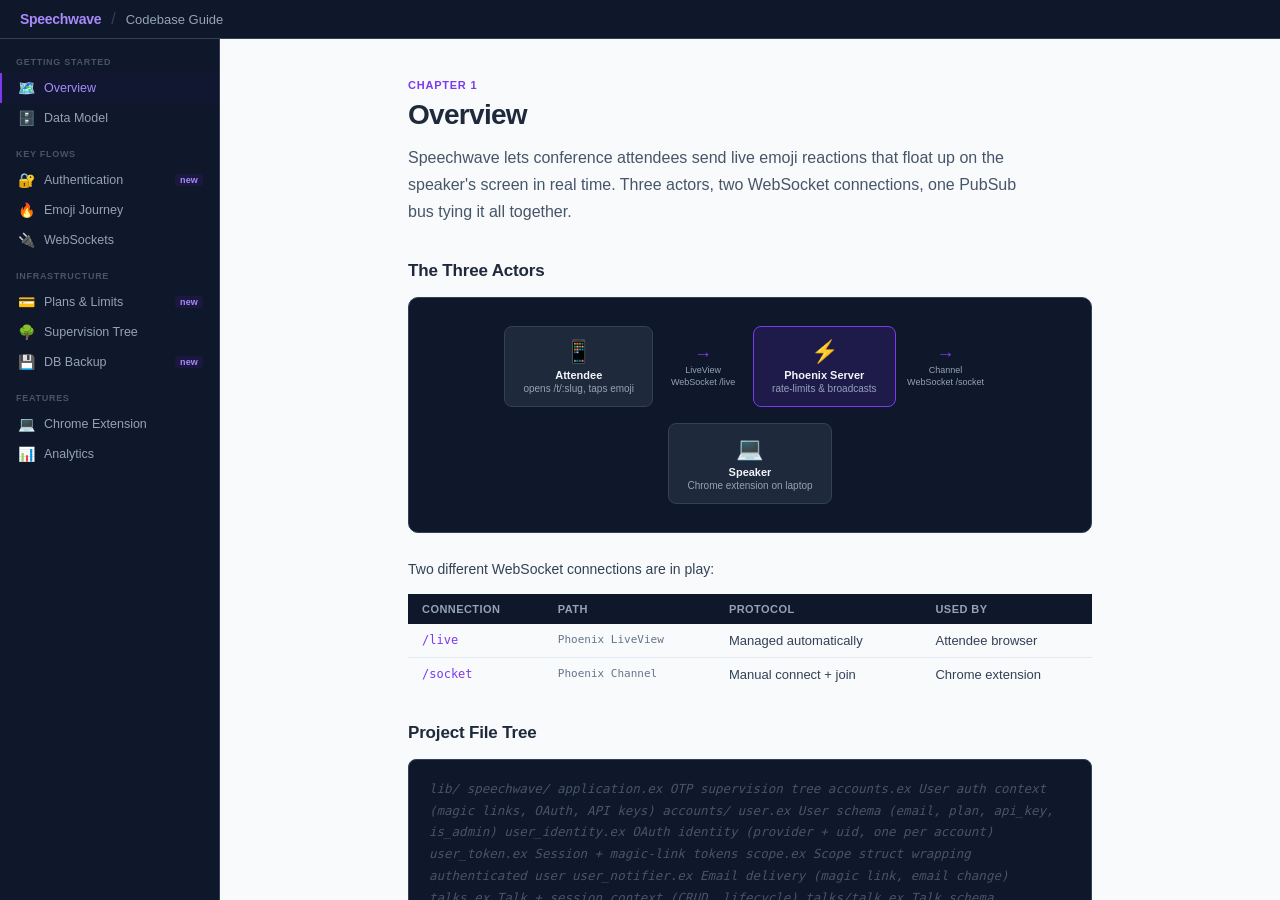
==== docs/explainer/index.html @ 4bfce854 "docs: add Plans & Limits chapter to explainer" ====
<!DOCTYPE html>
<html lang="en">
<head>
<meta charset="UTF-8">
<meta name="viewport" content="width=device-width, initial-scale=1.0">
<title>Speechwave — Codebase Guide</title>
<style>
*, *::before, *::after { box-sizing: border-box; margin: 0; padding: 0; }
:root {
  --bg-dark: #0f172a;
  --bg-mid: #1e293b;
  --bg-light: #f8fafc;
  --border: #334155;
  --accent: #7c3aed;
  --accent-light: #a78bfa;
  --accent-dim: #1e1b4b33;
  --text-bright: #f1f5f9;
  --text-main: #1e293b;
  --text-muted: #64748b;
  --text-subtle: #94a3b8;
  --green: #34d399;
  --blue: #60a5fa;
  --yellow: #fbbf24;
}
html, body { height: 100%; }
body {
  font-family: -apple-system, BlinkMacSystemFont, 'Segoe UI', sans-serif;
  background: var(--bg-light);
  color: var(--text-main);
  display: flex;
  flex-direction: column;
  height: 100vh;
  overflow: hidden;
}

/* ── Top bar ── */
.top-bar {
  background: var(--bg-dark);
  color: white;
  padding: 10px 20px;
  display: flex;
  align-items: center;
  gap: 10px;
  flex-shrink: 0;
  border-bottom: 1px solid var(--border);
}
.top-bar-logo { font-size: 14px; font-weight: 700; color: var(--accent-light); letter-spacing: -0.02em; }
.top-bar-sep { color: #334155; }
.top-bar-subtitle { font-size: 13px; color: var(--text-subtle); }

/* ── Shell ── */
.shell { display: flex; flex: 1; overflow: hidden; }

/* ── Sidebar ── */
.sidebar {
  width: 220px;
  flex-shrink: 0;
  background: var(--bg-dark);
  border-right: 1px solid var(--border);
  overflow-y: auto;
  padding: 14px 0 24px;
}
.sidebar-section {
  font-size: 9px;
  font-weight: 700;
  text-transform: uppercase;
  letter-spacing: 0.08em;
  color: #475569;
  padding: 0 16px;
  margin: 16px 0 6px;
}
.sidebar-section:first-child { margin-top: 4px; }
.nav-item {
  display: flex;
  align-items: center;
  gap: 9px;
  padding: 8px 16px;
  font-size: 12.5px;
  color: var(--text-subtle);
  cursor: pointer;
  border-left: 2px solid transparent;
  transition: color 0.12s, background 0.12s;
  user-select: none;
}
.nav-item:hover { color: var(--text-bright); background: var(--bg-mid); }
.nav-item.active { color: var(--accent-light); border-left-color: var(--accent); background: var(--accent-dim); font-weight: 500; }
.nav-item .icon { font-size: 14px; flex-shrink: 0; line-height: 1; }
.nav-badge {
  margin-left: auto;
  font-size: 9px;
  font-weight: 700;
  background: #4c1d9533;
  color: var(--accent-light);
  border-radius: 3px;
  padding: 1px 5px;
  letter-spacing: 0.02em;
}

/* ── Main content ── */
.main { flex: 1; overflow-y: auto; }
.chapter { display: none; }
.chapter.active { display: block; }
.content { max-width: 780px; margin: 0 auto; padding: 40px 48px 80px; }

/* ── Chapter header ── */
.chapter-eyebrow {
  font-size: 11px;
  font-weight: 600;
  color: var(--accent);
  text-transform: uppercase;
  letter-spacing: 0.07em;
  margin-bottom: 7px;
}
.chapter-title {
  font-size: 28px;
  font-weight: 700;
  color: var(--text-main);
  letter-spacing: -0.025em;
  margin-bottom: 12px;
  line-height: 1.2;
}
.chapter-lead {
  font-size: 16px;
  color: #475569;
  line-height: 1.7;
  margin-bottom: 36px;
  max-width: 620px;
}
h3 {
  font-size: 17px;
  font-weight: 600;
  color: var(--text-main);
  margin: 32px 0 10px;
  letter-spacing: -0.01em;
}
h4 {
  font-size: 13px;
  font-weight: 600;
  color: #334155;
  margin: 20px 0 8px;
  text-transform: uppercase;
  letter-spacing: 0.04em;
}
p { font-size: 14px; line-height: 1.75; color: #334155; margin-bottom: 12px; }
ul, ol { padding-left: 20px; margin-bottom: 12px; }
li { font-size: 14px; line-height: 1.75; color: #334155; }
code {
  font-family: 'JetBrains Mono', 'Fira Code', 'SF Mono', monospace;
  font-size: 12px;
  background: #e2e8f0;
  padding: 1px 5px;
  border-radius: 3px;
  color: var(--accent);
}

/* ── Code blocks ── */
.code-block {
  background: var(--bg-dark);
  border: 1px solid var(--border);
  border-radius: 8px;
  padding: 18px 20px;
  font-family: 'JetBrains Mono', 'Fira Code', 'SF Mono', monospace;
  font-size: 12.5px;
  line-height: 1.75;
  margin: 16px 0 24px;
  overflow-x: auto;
  color: #e2e8f0;
}
.code-block .kw { color: #c084fc; }
.code-block .fn { color: #60a5fa; }
.code-block .str { color: #34d399; }
.code-block .cm { color: #475569; font-style: italic; }
.code-block .at { color: #fbbf24; }
.code-block .num { color: #fb923c; }
.code-block .label { display: block; font-size: 10px; font-weight: 700; text-transform: uppercase; letter-spacing: 0.06em; color: #475569; margin-bottom: 10px; }

/* ── Callout ── */
.callout {
  border-left: 3px solid var(--accent);
  background: var(--accent-dim);
  border-radius: 0 8px 8px 0;
  padding: 14px 18px;
  margin: 16px 0 24px;
}
.callout-label {
  font-size: 10px;
  font-weight: 700;
  text-transform: uppercase;
  color: var(--accent);
  letter-spacing: 0.06em;
  margin-bottom: 6px;
}
.callout p { font-size: 13px; color: #475569; margin: 0; line-height: 1.65; }
.callout code { background: #c4b5fd22; }

/* ── Schema table ── */
.schema-table { width: 100%; border-collapse: collapse; font-size: 13px; margin: 12px 0 28px; }
.schema-table th {
  background: var(--bg-dark);
  color: var(--text-subtle);
  padding: 9px 14px;
  text-align: left;
  font-weight: 600;
  font-size: 11px;
  text-transform: uppercase;
  letter-spacing: 0.04em;
}
.schema-table td { padding: 9px 14px; border-bottom: 1px solid #e2e8f0; color: #334155; vertical-align: top; }
.schema-table tr:last-child td { border-bottom: none; }
.schema-table .field { font-family: monospace; color: var(--accent); font-size: 12px; }
.schema-table .type { color: var(--text-muted); font-family: monospace; font-size: 11px; }

/* ── Arch diagram ── */
.arch-diagram {
  display: flex;
  align-items: center;
  justify-content: center;
  gap: 0;
  padding: 28px 20px;
  background: var(--bg-dark);
  border-radius: 10px;
  border: 1px solid var(--border);
  margin: 16px 0 24px;
  flex-wrap: wrap;
  row-gap: 16px;
}
.arch-node {
  background: var(--bg-mid);
  border: 1px solid var(--border);
  border-radius: 8px;
  padding: 12px 18px;
  text-align: center;
  min-width: 110px;
}
.arch-node-emoji { font-size: 22px; display: block; margin-bottom: 4px; }
.arch-node-label { font-size: 11px; font-weight: 600; color: var(--text-bright); display: block; }
.arch-node-sub { font-size: 10px; color: var(--text-subtle); display: block; margin-top: 2px; }
.arch-node.highlight { border-color: var(--accent); background: #1e1b4b; }
.arch-arrow {
  display: flex;
  flex-direction: column;
  align-items: center;
  padding: 0 10px;
  gap: 2px;
}
.arch-arrow-line { font-size: 18px; color: var(--accent); line-height: 1; }
.arch-arrow-label { font-size: 9px; color: var(--text-subtle); text-align: center; max-width: 80px; line-height: 1.3; }

/* ── Stepper ── */
.stepper {
  background: var(--bg-dark);
  border-radius: 10px;
  border: 1px solid var(--border);
  margin: 20px 0 28px;
  overflow: hidden;
}
.stepper-header {
  padding: 14px 20px;
  border-bottom: 1px solid var(--border);
  display: flex;
  align-items: center;
  gap: 12px;
}
.stepper-title { font-size: 12px; font-weight: 600; color: var(--text-subtle); flex: 1; }
.stepper-dots { display: flex; gap: 5px; }
.stepper-dot { width: 7px; height: 7px; border-radius: 50%; background: var(--border); transition: background 0.2s; }
.stepper-dot.active { background: var(--accent); }
.stepper-dot.done { background: #4c1d95; }
.stepper-body { padding: 22px 20px 18px; }
.stepper-step { display: none; }
.stepper-step.active { display: block; }
.step-title { font-size: 14px; font-weight: 600; color: var(--text-bright); margin-bottom: 14px; }
.step-diagram {
  display: flex;
  align-items: center;
  gap: 8px;
  margin-bottom: 16px;
  flex-wrap: wrap;
  row-gap: 8px;
}
.node {
  background: var(--bg-mid);
  border: 1px solid var(--border);
  border-radius: 6px;
  padding: 7px 13px;
  font-size: 11.5px;
  color: #e2e8f0;
  text-align: center;
  transition: opacity 0.2s;
}
.node.active { background: #4c1d95; border-color: var(--accent); color: white; font-weight: 600; }
.node.dim { opacity: 0.3; }
.arrow { color: var(--accent); font-size: 15px; flex-shrink: 0; }
.step-desc { font-size: 13px; color: var(--text-subtle); line-height: 1.7; }
.step-desc code { background: #1e293b; color: var(--accent-light); }
.stepper-footer {
  padding: 12px 20px;
  border-top: 1px solid var(--border);
  display: flex;
  align-items: center;
  justify-content: space-between;
}
.step-counter { font-size: 11px; color: #475569; }
.step-btns { display: flex; gap: 8px; }
.btn-step {
  padding: 6px 16px;
  font-size: 12px;
  border-radius: 6px;
  border: none;
  cursor: pointer;
  font-weight: 500;
  transition: background 0.12s;
}
.btn-prev { background: var(--bg-mid); color: var(--text-subtle); }
.btn-prev:hover { background: var(--border); }
.btn-next { background: var(--accent); color: white; }
.btn-next:hover { background: #6d28d9; }

/* ── Collapsible ── */
.collapsible { border: 1px solid #e2e8f0; border-radius: 8px; margin: 12px 0; overflow: hidden; }
.collapsible-trigger {
  display: flex;
  align-items: center;
  gap: 8px;
  padding: 12px 16px;
  font-size: 13px;
  font-weight: 500;
  color: #334155;
  cursor: pointer;
  background: #f8fafc;
  user-select: none;
}
.collapsible-trigger:hover { background: #f1f5f9; }
.collapsible-icon { font-size: 12px; color: var(--accent); transition: transform 0.2s; flex-shrink: 0; }
.collapsible.open .collapsible-icon { transform: rotate(90deg); }
.collapsible-body { display: none; padding: 14px 16px; background: white; font-size: 13px; line-height: 1.7; color: #475569; border-top: 1px solid #e2e8f0; }
.collapsible.open .collapsible-body { display: block; }

/* ── Divider ── */
.divider { border: none; border-top: 1px solid #e2e8f0; margin: 32px 0; }

/* ── Two-col ── */
.two-col { display: grid; grid-template-columns: 1fr 1fr; gap: 16px; margin: 16px 0 24px; }
.info-card { background: white; border: 1px solid #e2e8f0; border-radius: 8px; padding: 16px 18px; }
.info-card-label { font-size: 10px; font-weight: 700; text-transform: uppercase; letter-spacing: 0.06em; color: var(--accent); margin-bottom: 6px; }
.info-card p { font-size: 12.5px; margin: 0; }

/* ── Focus styles ── */
.nav-item:focus-visible { outline: 2px solid var(--accent); outline-offset: -2px; }
.btn-step:focus-visible { outline: 2px solid var(--accent); outline-offset: -2px; }
.collapsible-trigger:focus-visible { outline: 2px solid var(--accent); outline-offset: -2px; }
</style>
</head>
<body>

<header class="top-bar">
  <span class="top-bar-logo">Speechwave</span>
  <span class="top-bar-sep">/</span>
  <span class="top-bar-subtitle">Codebase Guide</span>
</header>

<div class="shell">
  <nav class="sidebar">
    <div class="sidebar-section">Getting Started</div>
    <div class="nav-item active" data-chapter="overview"><span class="icon">🗺️</span> Overview</div>
    <div class="nav-item" data-chapter="data-model"><span class="icon">🗄️</span> Data Model</div>

    <div class="sidebar-section">Key Flows</div>
    <div class="nav-item" data-chapter="authentication"><span class="icon">🔐</span> Authentication <span class="nav-badge">new</span></div>
    <div class="nav-item" data-chapter="emoji-journey"><span class="icon">🔥</span> Emoji Journey</div>
    <div class="nav-item" data-chapter="websockets"><span class="icon">🔌</span> WebSockets</div>

    <div class="sidebar-section">Infrastructure</div>
    <div class="nav-item" data-chapter="plans"><span class="icon">💳</span> Plans &amp; Limits <span class="nav-badge">new</span></div>
    <div class="nav-item" data-chapter="supervision"><span class="icon">🌳</span> Supervision Tree</div>
    <div class="nav-item" data-chapter="db-backup"><span class="icon">💾</span> DB Backup <span class="nav-badge">new</span></div>

    <div class="sidebar-section">Features</div>
    <div class="nav-item" data-chapter="chrome-extension"><span class="icon">💻</span> Chrome Extension</div>
    <div class="nav-item" data-chapter="analytics"><span class="icon">📊</span> Analytics</div>
  </nav>

  <main class="main">
    <div id="chapter-overview" class="chapter active">
      <div class="content"><div class="chapter-eyebrow">Chapter 1</div>
<h1 class="chapter-title">Overview</h1>
<p class="chapter-lead">Speechwave lets conference attendees send live emoji reactions that float up on the speaker's screen in real time. Three actors, two WebSocket connections, one PubSub bus tying it all together.</p>

<h3>The Three Actors</h3>
<div class="arch-diagram">
  <div class="arch-node">
    <span class="arch-node-emoji">📱</span>
    <span class="arch-node-label">Attendee</span>
    <span class="arch-node-sub">opens /t/:slug, taps emoji</span>
  </div>
  <div class="arch-arrow">
    <span class="arch-arrow-line">→</span>
    <span class="arch-arrow-label">LiveView WebSocket /live</span>
  </div>
  <div class="arch-node highlight">
    <span class="arch-node-emoji">⚡</span>
    <span class="arch-node-label">Phoenix Server</span>
    <span class="arch-node-sub">rate-limits &amp; broadcasts</span>
  </div>
  <div class="arch-arrow">
    <span class="arch-arrow-line">→</span>
    <span class="arch-arrow-label">Channel WebSocket /socket</span>
  </div>
  <div class="arch-node">
    <span class="arch-node-emoji">💻</span>
    <span class="arch-node-label">Speaker</span>
    <span class="arch-node-sub">Chrome extension on laptop</span>
  </div>
</div>

<p>Two different WebSocket connections are in play:</p>
<table class="schema-table">
  <thead><tr><th>Connection</th><th>Path</th><th>Protocol</th><th>Used by</th></tr></thead>
  <tbody>
    <tr><td class="field">/live</td><td class="type">Phoenix LiveView</td><td>Managed automatically</td><td>Attendee browser</td></tr>
    <tr><td class="field">/socket</td><td class="type">Phoenix Channel</td><td>Manual connect + join</td><td>Chrome extension</td></tr>
  </tbody>
</table>

<h3>Project File Tree</h3>
<div class="code-block"><span class="cm">lib/
  speechwave/
    application.ex              OTP supervision tree
    accounts.ex                 User auth context (magic links, OAuth, API keys)
    accounts/
      user.ex                   User schema (email, plan, api_key, is_admin)
      user_identity.ex          OAuth identity (provider + uid, one per account)
      user_token.ex             Session + magic-link tokens
      scope.ex                  Scope struct wrapping authenticated user
      user_notifier.ex          Email delivery (magic link, email change)
    talks.ex                    Talk + session context (CRUD, lifecycle)
    talks/talk.ex               Talk schema (belongs_to user)
    talks/talk_session.ex       TalkSession schema
    reactions.ex                Reactions context (create, totals query)
    reactions/reaction.ex       Reaction schema
    rate_limiter.ex             GenServer + ETS rate limiting
    plans.ex                    Tier limits (free / pro / org)
    qr_code.ex                  QR code generation
    db_backup.ex                Hourly SQLite backup to S3 (GenServer)
  speechwave_web/
    live/
      talk_live.ex              Attendee reaction page (LiveView)
      dashboard_live.ex         Speaker dashboard: talks, sessions, QR codes
      session_analytics_live.ex Per-session analytics
      user_live/login.ex        Magic link + OAuth login page
      user_live/settings.ex     Email change + connected accounts
    channels/
      user_socket.ex            Socket definition (API-key auth)
      reaction_channel.ex       Channel: reactions, sessions, slide_changed
    controllers/
      user_session_controller.ex Magic link click + OAuth callback
    presence.ex                 Tracks attendees per talk (plan enforcement)
    router.ex                   Route definitions
    user_auth.ex                Auth plugs + LiveView on_mount hooks</span></div>

<div class="callout">
  <div class="callout-label">What changed from older versions?</div>
  <p>Admin HTTP Basic Auth is gone. Talks are now owned by registered users (not a global admin). Authentication is passwordless — magic links and OAuth only. Three new systems: <code>Plans</code> for tier enforcement, <code>Presence</code> for participant counting, and <code>DbBackup</code> for hourly SQLite snapshots.</p>
</div></div>
    </div>
    <div id="chapter-data-model" class="chapter">
      <div class="content"><div class="chapter-eyebrow">Chapter 2</div>
<h1 class="chapter-title">Data Model</h1>
<p class="chapter-lead">Five database tables. The slug on <code>talks</code> is the key that ties all three actors together — it appears in the URL, the PubSub topic, and the Channel topic.</p>

<h3>users</h3>
<p>One row per registered speaker. Created automatically on first login (magic link or OAuth).</p>
<table class="schema-table">
  <thead><tr><th>Field</th><th>Type</th><th>Notes</th></tr></thead>
  <tbody>
    <tr><td class="field">email</td><td class="type">:string</td><td>Lowercased, unique. The primary identity.</td></tr>
    <tr><td class="field">plan</td><td class="type">:enum</td><td><code>:free</code> | <code>:pro</code> | <code>:org</code>. Defaults to <code>:free</code>. Drives limits in the Plans module.</td></tr>
    <tr><td class="field">api_key</td><td class="type">:string</td><td>32-byte hex token. Auto-generated on insert. Used by the Chrome extension to authenticate on Channel join.</td></tr>
    <tr><td class="field">is_admin</td><td class="type">:boolean</td><td>Staff flag. Defaults false. Not tied to route-level auth.</td></tr>
    <tr><td class="field">authenticated_at</td><td class="type">:utc_datetime (virtual)</td><td>Set when a session token is verified. Used for sudo-mode checks (20-minute window).</td></tr>
  </tbody>
</table>

<h3>user_identities</h3>
<p>One row per OAuth provider account. A single user can have multiple identities (e.g. Google + GitHub).</p>
<table class="schema-table">
  <thead><tr><th>Field</th><th>Type</th><th>Notes</th></tr></thead>
  <tbody>
    <tr><td class="field">provider</td><td class="type">:string</td><td><code>"google"</code>, <code>"github"</code>, or <code>"microsoft"</code></td></tr>
    <tr><td class="field">uid</td><td class="type">:string</td><td>The <code>sub</code> claim from the OAuth provider. Stable unique ID.</td></tr>
    <tr><td class="field">user_id</td><td class="type">:integer</td><td>Foreign key → users. <code>unique_constraint([:provider, :uid])</code> prevents duplicate links.</td></tr>
  </tbody>
</table>

<h3>talks</h3>
<p>One row per presentation. A speaker creates talks in the dashboard; each gets a unique slug used in the audience URL.</p>
<table class="schema-table">
  <thead><tr><th>Field</th><th>Type</th><th>Notes</th></tr></thead>
  <tbody>
    <tr><td class="field">title</td><td class="type">:string</td><td>Human-readable name, e.g. "My Conference Talk"</td></tr>
    <tr><td class="field">slug</td><td class="type">:string</td><td>URL-safe key, e.g. <code>"my-conference-talk"</code>. Auto-generated from title; unique across all talks.</td></tr>
    <tr><td class="field">user_id</td><td class="type">:integer</td><td>Foreign key → users. All Talks queries that touch user data require a <code>Scope</code> struct and filter by this field.</td></tr>
  </tbody>
</table>

<h3>talk_sessions</h3>
<p>A recording window within a talk — the span of time during which reactions are persisted. Start/stop controlled by the speaker via the Chrome extension or dashboard.</p>
<table class="schema-table">
  <thead><tr><th>Field</th><th>Type</th><th>Notes</th></tr></thead>
  <tbody>
    <tr><td class="field">label</td><td class="type">:string</td><td>Auto-increments ("Session 1", "Session 2", …). Speaker can rename from the dashboard.</td></tr>
    <tr><td class="field">started_at</td><td class="type">:utc_datetime</td><td>Set when <code>start_session/1</code> is called.</td></tr>
    <tr><td class="field">ended_at</td><td class="type">:utc_datetime</td><td><code>nil</code> while active. <code>get_active_session/1</code> queries for <code>IS NULL</code>.</td></tr>
    <tr><td class="field">talk_id</td><td class="type">:integer</td><td>Foreign key → talks.</td></tr>
  </tbody>
</table>

<h3>reactions</h3>
<p>One row per emoji tap. Only persisted when a session is active.</p>
<table class="schema-table">
  <thead><tr><th>Field</th><th>Type</th><th>Notes</th></tr></thead>
  <tbody>
    <tr><td class="field">emoji</td><td class="type">:string</td><td>One of the 9 emojis: ❤️ 😂 👏 🤯 🙋🏻 🎉 💩 😮 🎯</td></tr>
    <tr><td class="field">slide_number</td><td class="type">:integer</td><td>Current slide when the tap happened. <code>0</code> means unknown (no adapter or pre-session). Analytics groups slide-0 reactions under "General".</td></tr>
    <tr><td class="field">talk_session_id</td><td class="type">:integer</td><td>Foreign key → talk_sessions. Cascades delete when session is deleted.</td></tr>
  </tbody>
</table></div>
    </div>
    <div id="chapter-authentication" class="chapter">
      <div class="content"><div class="chapter-eyebrow">Chapter 3 — New</div>
<h1 class="chapter-title">Authentication</h1>
<p class="chapter-lead">Speechwave is passwordless. Speakers sign in via magic link or OAuth (Google, GitHub, Microsoft). No passwords are stored. The Chrome extension authenticates with a per-user API key.</p>

<div class="two-col">
  <div class="info-card">
    <div class="info-card-label">Magic Link</div>
    <p>User enters email → server emails a one-time token → user clicks link → session created. Token is deleted on use.</p>
  </div>
  <div class="info-card">
    <div class="info-card-label">OAuth (Assent)</div>
    <p>User clicks provider button → redirected to Google/GitHub/Microsoft → callback creates or finds user by email → session created.</p>
  </div>
</div>

<h3>Magic Link Flow</h3>
<div class="stepper">
  <div class="stepper-header">
    <span class="stepper-title">Magic Link — step by step</span>
    <div class="stepper-dots"></div>
  </div>
  <div class="stepper-body">
    <div class="stepper-step">
      <div class="step-title">Step 1 — User submits email on /users/log-in</div>
      <div class="step-diagram">
        <div class="node active">📱 Browser</div>
        <div class="arrow">→</div>
        <div class="node">UserLive.Login</div>
        <div class="arrow">→</div>
        <div class="node">handle_event "submit_magic"</div>
      </div>
      <div class="step-desc"><code>register_or_get_user_by_email/1</code> finds an existing user or inserts a new one. Either way, a magic link is always sent — the response never reveals whether the account existed. This prevents user enumeration.</div>
    </div>
    <div class="stepper-step">
      <div class="step-title">Step 2 — Server creates a UserToken and emails the link</div>
      <div class="step-diagram">
        <div class="node dim">📱 Browser</div>
        <div class="arrow">→</div>
        <div class="node active">Accounts context</div>
        <div class="arrow">→</div>
        <div class="node">UserToken (type: "login")</div>
        <div class="arrow">→</div>
        <div class="node">Swoosh email</div>
      </div>
      <div class="step-desc"><code>deliver_login_instructions/2</code> builds a signed token via <code>UserToken.build_email_token/2</code>, inserts it in <code>user_tokens</code>, and sends the magic link email. The token expires in 15 minutes.</div>
    </div>
    <div class="stepper-step">
      <div class="step-title">Step 3 — User clicks the link in their inbox</div>
      <div class="step-diagram">
        <div class="node dim">📱 Email client</div>
        <div class="arrow">→</div>
        <div class="node active">GET /users/magic_link/:token</div>
        <div class="arrow">→</div>
        <div class="node">UserSessionController</div>
      </div>
      <div class="step-desc">The controller calls <code>login_user_by_magic_link/1</code>. If the token is valid, the token record is deleted (single-use) and <code>UserAuth.log_in_user/2</code> creates a session.</div>
    </div>
    <div class="stepper-step">
      <div class="step-title">Step 4 — Session created, user redirected to dashboard</div>
      <div class="step-diagram">
        <div class="node active">Session token</div>
        <div class="arrow">→</div>
        <div class="node">user_tokens (context: "session")</div>
        <div class="arrow">→</div>
        <div class="node">redirect /dashboard</div>
      </div>
      <div class="step-desc"><code>log_in_user/2</code> generates a session token via <code>generate_user_session_token/1</code>, stores it in the browser session cookie, and redirects. The session is verified on every request by the <code>:fetch_current_scope_for_user</code> plug.</div>
    </div>
  </div>
  <div class="stepper-footer">
    <span class="step-counter"></span>
    <div class="step-btns">
      <button type="button" class="btn-step btn-prev">← Prev</button>
      <button type="button" class="btn-step btn-next">Next →</button>
    </div>
  </div>
</div>

<h3>OAuth Flow (Assent)</h3>
<p>Clicking a provider button hits <code>GET /auth/:provider</code>. The controller uses the Assent library to build an authorization URL and redirect. On return, <code>GET /auth/:provider/callback</code> exchanges the code for user info.</p>
<p>There are two contexts for OAuth, determined by whether a user is already logged in:</p>
<ul>
  <li><strong>Login context</strong> — calls <code>find_or_create_user_from_oauth/2</code>. Looks up existing <code>UserIdentity</code> by <code>{provider, uid}</code>. If not found, upserts the user by email and inserts a new identity.</li>
  <li><strong>Connect context</strong> — user is already logged in (visiting Settings). Links a new OAuth provider to their existing account via <code>link_identity_to_user/3</code>.</li>
</ul>
<div class="callout">
  <div class="callout-label">Email verification guard</div>
  <p>OAuth login requires <code>email_verified: true</code> in the provider's user info. A missing or <code>false</code> value returns <code>{:error, :email_not_verified}</code>. This prevents OAuth providers from assigning someone else's unverified email to a new account.</p>
</div>

<h3>The Scope Struct</h3>
<p>Every context function that touches user-owned data takes a <code>%Scope{user: user}</code> as its first argument. This makes ownership filtering explicit and impossible to accidentally skip.</p>
<div class="code-block"><span class="cm"># accounts/scope.ex</span>
<span class="kw">defmodule</span> Speechwave.Accounts.Scope <span class="kw">do</span>
  <span class="kw">defstruct</span> [:user]
<span class="kw">end</span>

<span class="cm"># Usage in Talks context:</span>
<span class="kw">def</span> <span class="fn">list_talks</span>(%Scope{user: user}) <span class="kw">do</span>
  Repo.all(<span class="kw">from</span> t <span class="kw">in</span> Talk, <span class="kw">where:</span> t.user_id == ^user.id, ...)
<span class="kw">end</span></div>

<h3>API Key — Chrome Extension Auth</h3>
<p>The Chrome extension can't do magic links or OAuth — it's not a web page. Instead, every <code>User</code> gets a 32-byte hex API key (auto-generated on insert, visible in Settings). The extension sends this key when joining the Phoenix Channel. The server looks up the user by key and verifies they own the talk.</p>

<h3>Sudo Mode</h3>
<p><code>Accounts.sudo_mode?/2</code> returns <code>true</code> if the user authenticated within the last 20 minutes. Used to gate sensitive actions (e.g. changing email) without requiring a re-login on every visit. The <code>authenticated_at</code> field on the User struct is a virtual field set when the session token is verified.</p></div>
    </div>
    <div id="chapter-emoji-journey" class="chapter">
      <div class="content"><div class="chapter-eyebrow">Chapter 4</div>
<h1 class="chapter-title">The Emoji Journey</h1>
<p class="chapter-lead">What happens from the moment an attendee taps a button to the moment a floating emoji appears on the speaker's slides. Six steps across the WebSocket, rate limiter, database, PubSub, and two different subscriber types.</p>

<div class="stepper">
  <div class="stepper-header">
    <span class="stepper-title">Tap → floating emoji — step by step</span>
    <div class="stepper-dots"></div>
  </div>
  <div class="stepper-body">
    <div class="stepper-step">
      <div class="step-title">Step 1 — Attendee taps a button</div>
      <div class="step-diagram">
        <div class="node active">📱 phx-click="react"</div>
        <div class="arrow">→</div>
        <div class="node">LiveView WebSocket</div>
        <div class="arrow">→</div>
        <div class="node">TalkLive.handle_event</div>
      </div>
      <div class="step-desc">The template uses <code>phx-click="react"</code> and <code>phx-value-emoji="🔥"</code>. Phoenix LiveView sends this over the existing WebSocket to <code>handle_event/3</code> on the server. No HTTP request is made — it's a push over the already-open connection.</div>
    </div>
    <div class="stepper-step">
      <div class="step-title">Step 2 — Rate limiter check</div>
      <div class="step-diagram">
        <div class="node dim">📱 Tap</div>
        <div class="arrow">→</div>
        <div class="node active">RateLimiter.allow?(socket.id)</div>
        <div class="arrow">→</div>
        <div class="node">ETS table lookup</div>
      </div>
      <div class="step-desc"><code>RateLimiter.allow?/1</code> checks an ETS table keyed by the LiveView socket ID (one bucket per browser tab). If less than 3 seconds have elapsed since the last allowed tap, it returns <code>false</code> and the event is silently dropped. If allowed, the current timestamp is written to ETS.</div>
    </div>
    <div class="stepper-step">
      <div class="step-title">Step 3 — Persist to database (if session active)</div>
      <div class="step-diagram">
        <div class="node dim">📱 Tap</div>
        <div class="arrow">→</div>
        <div class="node dim">Rate limit ✓</div>
        <div class="arrow">→</div>
        <div class="node active">Reactions.create_reaction/3</div>
        <div class="arrow">→</div>
        <div class="node">reactions table</div>
      </div>
      <div class="step-desc">If <code>Talks.get_active_session/1</code> returns a session, the reaction is inserted with <code>emoji</code>, the session ID, and <code>current_slide</code> (tracked in socket assigns, updated when <code>slide_changed</code> arrives). If no session is active, the reaction still broadcasts — it just isn't stored.</div>
    </div>
    <div class="stepper-step">
      <div class="step-title">Step 4 — Broadcast via PubSub</div>
      <div class="step-diagram">
        <div class="node dim">📱 Tap</div>
        <div class="arrow">→</div>
        <div class="node active">Endpoint.broadcast! "reactions:slug"</div>
        <div class="arrow">→</div>
        <div class="node">Phoenix.PubSub</div>
        <div class="arrow">→</div>
        <div class="node">all subscribers</div>
      </div>
      <div class="step-desc"><code>Endpoint.broadcast!/3</code> delivers to everyone subscribed to <code>"reactions:my-talk"</code> regardless of their type. Two things are subscribed: the LiveView process itself (subscribed on mount) and any ReactionChannel processes (subscribed on extension join). Neither knows the other exists.</div>
    </div>
    <div class="stepper-step">
      <div class="step-title">Step 5 — Back to the attendee's browser</div>
      <div class="step-diagram">
        <div class="node dim">PubSub</div>
        <div class="arrow">→</div>
        <div class="node active">TalkLive.handle_info</div>
        <div class="arrow">→</div>
        <div class="node">push_event "new_reaction"</div>
        <div class="arrow">→</div>
        <div class="node">EmojiStream JS hook</div>
      </div>
      <div class="step-desc"><code>handle_info/2</code> receives the broadcast and calls <code>push_event/3</code> to deliver a client-side event over the LiveView socket. The <code>EmojiStream</code> hook picks it up via <code>this.handleEvent("new_reaction", …)</code> and animates a floating emoji in the browser.</div>
    </div>
    <div class="stepper-step">
      <div class="step-title">Step 6 — To the speaker's Chrome extension</div>
      <div class="step-diagram">
        <div class="node dim">PubSub</div>
        <div class="arrow">→</div>
        <div class="node active">ReactionChannel</div>
        <div class="arrow">→</div>
        <div class="node">Channel WebSocket push</div>
        <div class="arrow">→</div>
        <div class="node">spawnEmoji()</div>
      </div>
      <div class="step-desc"><code>ReactionChannel</code> also receives the PubSub broadcast and pushes it directly to the extension's WebSocket. The content script receives it and calls <code>spawnEmoji()</code>, which creates a floating <code>&lt;span&gt;</code> over the slide presentation in the speaker's browser.</div>
    </div>
  </div>
  <div class="stepper-footer">
    <span class="step-counter"></span>
    <div class="step-btns">
      <button type="button" class="btn-step btn-prev">← Prev</button>
      <button type="button" class="btn-step btn-next">Next →</button>
    </div>
  </div>
</div>

<h3>Rate Limiting — Why ETS?</h3>
<div class="code-block"><span class="kw">def</span> <span class="fn">allow?</span>(session_id) <span class="kw">do</span>
  now = System.monotonic_time(<span class="at">:millisecond</span>)
  <span class="kw">case</span> :ets.lookup(<span class="at">@table</span>, session_id) <span class="kw">do</span>
    [{^session_id, last_at}] <span class="kw">when</span> now - last_at &lt; <span class="at">@cooldown_ms</span> -&gt; <span class="kw">false</span>
    _ -&gt; :ets.insert(<span class="at">@table</span>, {session_id, now}); <span class="kw">true</span>
  <span class="kw">end</span>
<span class="kw">end</span></div>
<div class="callout">
  <div class="callout-label">Why ETS and not the GenServer directly?</div>
  <p>The <code>RateLimiter</code> GenServer owns the ETS table but the table is <code>:public</code> with <code>read_concurrency: true</code>. Any process calls <code>allow?/1</code> directly against ETS — no message passing through the GenServer. With hundreds of attendees tapping simultaneously, routing everything through one GenServer mailbox would become a bottleneck. ETS reads are lock-free concurrent operations.</p>
</div></div>
    </div>
    <div id="chapter-websockets" class="chapter">
      <div class="content"><div class="chapter-eyebrow">Chapter 5</div>
<h1 class="chapter-title">WebSockets</h1>
<p class="chapter-lead">Two distinct WebSocket connections run simultaneously. They serve different clients, use different Phoenix abstractions, and connect through PubSub — without knowing about each other.</p>

<h3>The LiveView Socket — /live</h3>
<p>This powers the attendee's interactive page. Phoenix LiveView manages it completely automatically — no manual setup needed. When an attendee opens <code>/t/my-talk</code>, LiveView renders HTML server-side, then upgrades to a WebSocket for all subsequent interactions.</p>
<p>What it does:</p>
<ul>
  <li>Delivers <code>phx-click</code> events from the browser to <code>TalkLive.handle_event/3</code></li>
  <li>Receives <code>push_event</code> calls from the server to run client-side JS hooks</li>
  <li>Keeps the page in sync with diffs (partial re-renders)</li>
</ul>
<div class="code-block"><span class="cm"># endpoint.ex</span>
socket <span class="str">"/live"</span>, Phoenix.LiveView.Socket,
  <span class="at">websocket:</span> [<span class="at">connect_info:</span> [<span class="at">session:</span> <span class="at">@session_options</span>]]</div>

<h3>The Channel Socket — /socket</h3>
<p>A lower-level bare Phoenix Channel socket used by the Chrome extension. The extension isn't a web page, so it can't use LiveView. It only needs to <em>receive</em> messages and control sessions — Channels handle this perfectly.</p>
<p>Key differences from the LiveView socket:</p>
<ul>
  <li><strong>Authentication at join time</strong> — the extension passes <code>api_key</code> when joining the channel; the server verifies ownership against the talk</li>
  <li><strong><code>check_origin: false</code></strong> — allows connections from the <code>chrome-extension://</code> origin (which would otherwise be rejected)</li>
  <li><strong>Manual connect</strong> — the extension's content script creates a <code>Phoenix.Socket</code> object and calls <code>.connect()</code> and <code>.channel(topic).join()</code> explicitly</li>
</ul>
<div class="code-block"><span class="cm"># endpoint.ex</span>
socket <span class="str">"/socket"</span>, SpeechwaveWeb.UserSocket,
  <span class="at">websocket:</span> [<span class="at">check_origin:</span> <span class="kw">false</span>]

<span class="cm"># user_socket.ex</span>
channel <span class="str">"reactions:*"</span>, SpeechwaveWeb.ReactionChannel

<span class="kw">def</span> <span class="fn">connect</span>(_params, socket, _info), <span class="at">do:</span> {:ok, socket}
<span class="kw">def</span> <span class="fn">id</span>(_socket), <span class="at">do:</span> <span class="kw">nil</span></div>

<h3>Channel Join — API Key Auth</h3>
<p>When the extension joins, the server runs a <code>with</code> chain that must pass four checks. If any fails, the join is rejected with a reason the extension can surface to the speaker.</p>
<div class="code-block"><span class="kw">def</span> <span class="fn">join</span>(<span class="str">"reactions:"</span> &lt;&gt; slug, %{<span class="str">"api_key"</span> =&gt; api_key}, socket) <span class="kw">do</span>
  <span class="kw">with</span> {:talk,  %Talk{} = talk} &lt;- {:talk,  Talks.get_talk_by_slug(slug)},
       {:user,  %User{} = user} &lt;- {:user,  Accounts.get_user_by_api_key(api_key)},
       {:owner, <span class="kw">true</span>}          &lt;- {:owner, talk.user_id == user.id},
       {:capacity, :ok}         &lt;- {:capacity, Plans.check(:max_participants, user.plan,
                                     Presence.list(<span class="str">"reactions:#{slug}"</span>) |&gt; map_size())} <span class="kw">do</span>
    Phoenix.PubSub.subscribe(Speechwave.PubSub, <span class="str">"user:#{user.id}:disconnect"</span>)
    send(self(), :after_join)
    {:ok, assign(socket, <span class="at">talk:</span> talk, <span class="at">user:</span> user)}
  <span class="kw">else</span>
    {:talk,     <span class="kw">nil</span>}                      -&gt; {:error, %{<span class="at">reason:</span> <span class="str">"not_found"</span>}}
    {:user,     <span class="kw">nil</span>}                      -&gt; {:error, %{<span class="at">reason:</span> <span class="str">"unauthorized"</span>}}
    {:owner,    <span class="kw">false</span>}                    -&gt; {:error, %{<span class="at">reason:</span> <span class="str">"unauthorized"</span>}}
    {:capacity, {:error, :limit_reached}} -&gt; {:error, %{<span class="at">reason:</span> <span class="str">"capacity_reached"</span>}}
  <span class="kw">end</span>
<span class="kw">end</span></div>

<h3>Why PubSub Connects Them</h3>
<p><code>Endpoint.broadcast!/3</code> doesn't know or care whether subscribers are LiveView processes or Channel processes. It sends to everyone subscribed to the topic. This is what keeps the architecture clean — <code>handle_event</code> in <code>TalkLive</code> broadcasts the reaction without knowing anything about the extension or how many viewers are watching.</p>
<div class="callout">
  <div class="callout-label">Attendee count via Presence</div>
  <p>The <code>:after_join</code> message calls <code>Presence.track/3</code> to register the extension as a participant on the <code>"reactions:slug"</code> topic. <code>Presence.list/1</code> is then used at channel join time to count current participants and enforce plan capacity limits. See the Plans chapter for details.</p>
</div></div>
    </div>
    <div id="chapter-plans" class="chapter">
      <div class="content"><div class="chapter-eyebrow">Chapter 6 — New</div>
<h1 class="chapter-title">Plans &amp; Limits</h1>
<p class="chapter-lead">Speechwave has three tiers — free, pro, and org. The <code>Plans</code> module is a pure function library that maps features to limits. Enforcement is scattered across the channel join and session start paths.</p>

<h3>The Plans Module</h3>
<div class="code-block"><span class="kw">defmodule</span> Speechwave.Plans <span class="kw">do</span>
  <span class="cm"># limit/2 — pure: what is the cap for this feature × plan?</span>
  <span class="kw">def</span> <span class="fn">limit</span>(<span class="at">:max_participants</span>,       <span class="at">:free</span>), <span class="at">do:</span> <span class="num">50</span>
  <span class="kw">def</span> <span class="fn">limit</span>(<span class="at">:full_sessions_per_month</span>, <span class="at">:free</span>), <span class="at">do:</span> <span class="num">10</span>
  <span class="kw">def</span> <span class="fn">limit</span>(<span class="at">:max_participants</span>,       <span class="at">:pro</span>),  <span class="at">do:</span> <span class="at">:unlimited</span>
  <span class="kw">def</span> <span class="fn">limit</span>(<span class="at">:full_sessions_per_month</span>, <span class="at">:pro</span>),  <span class="at">do:</span> <span class="at">:unlimited</span>
  <span class="kw">def</span> <span class="fn">limit</span>(feature, <span class="at">:org</span>), <span class="at">do:</span> limit(feature, <span class="at">:pro</span>)

  <span class="cm"># check/3 — :ok or {:error, :limit_reached}</span>
  <span class="kw">def</span> <span class="fn">check</span>(feature, plan, current_count) <span class="kw">do</span>
    <span class="kw">case</span> limit(feature, plan) <span class="kw">do</span>
      <span class="at">:unlimited</span>              -&gt; :ok
      max <span class="kw">when</span> current_count &lt; max -&gt; :ok
      _                       -&gt; {:error, <span class="at">:limit_reached</span>}
    <span class="kw">end</span>
  <span class="kw">end</span>
<span class="kw">end</span></div>

<h3>Two Enforced Limits</h3>
<table class="schema-table">
  <thead><tr><th>Feature</th><th>Free</th><th>Pro / Org</th><th>Enforced where</th></tr></thead>
  <tbody>
    <tr>
      <td><code>:max_participants</code></td>
      <td>50</td>
      <td>Unlimited</td>
      <td>Channel join — <code>Presence.list/1 |&gt; map_size()</code></td>
    </tr>
    <tr>
      <td><code>:full_sessions_per_month</code></td>
      <td>10</td>
      <td>Unlimited</td>
      <td>Channel <code>start_session</code> handler + DashboardLive mount</td>
    </tr>
  </tbody>
</table>

<h3>Participant Counting via Presence</h3>
<p><code>SpeechwaveWeb.Presence</code> tracks every connected Channel socket on the <code>"reactions:slug"</code> topic. At channel join, before accepting, the server counts current presences with <code>Presence.list("reactions:my-talk") |&gt; map_size()</code> and passes the result to <code>Plans.check/3</code>. If the free-tier limit of 50 is reached, the join is rejected with <code>"capacity_reached"</code>.</p>

<h3>Full Session Counting</h3>
<p>A "full session" is a completed <code>TalkSession</code> lasting more than 10 minutes (600 seconds). <code>Talks.count_full_sessions_this_month/1</code> queries across all of the user's talks for the current calendar month.</p>
<div class="code-block"><span class="cm"># Talks.count_full_sessions_this_month/1 (simplified)</span>
<span class="kw">from</span>(s <span class="kw">in</span> TalkSession,
  <span class="at">join:</span> t <span class="kw">in</span> Talk, <span class="at">on:</span> t.id == s.talk_id <span class="kw">and</span> t.user_id == ^user.id,
  <span class="at">where:</span> s.started_at &gt;= ^beginning_of_month,
  <span class="at">where:</span> not is_nil(s.ended_at),
  <span class="at">where:</span> fragment(<span class="str">"(strftime('%s', ?) - strftime('%s', ?)) > 600"</span>, s.ended_at, s.started_at)
)</div>
<div class="callout">
  <div class="callout-label">Where the check fires</div>
  <p>The session limit is checked in the <code>ReactionChannel</code> when the extension sends <code>"start_session"</code>. If the limit is reached, the channel replies with <code>{:error, %{reason: "session_limit_reached"}}</code> and no session is created. The dashboard also reads the count at mount to display usage to the speaker.</p>
</div></div>
    </div>
    <div id="chapter-supervision" class="chapter">
      <div class="content"><!-- Task 8 fills this --></div>
    </div>
    <div id="chapter-db-backup" class="chapter">
      <div class="content"><!-- Task 9 fills this --></div>
    </div>
    <div id="chapter-chrome-extension" class="chapter">
      <div class="content"><!-- Task 10 fills this --></div>
    </div>
    <div id="chapter-analytics" class="chapter">
      <div class="content"><!-- Task 11 fills this --></div>
    </div>
  </main>
</div>

<script>
// ── Chapter navigation ──────────────────────────────────────────────────────
function initNav() {
  const items = document.querySelectorAll('.nav-item[data-chapter]');
  items.forEach(item => {
    item.addEventListener('click', () => {
      const id = item.dataset.chapter;
      // Deactivate all
      items.forEach(i => i.classList.remove('active'));
      document.querySelectorAll('.chapter').forEach(c => c.classList.remove('active'));
      // Activate selected
      item.classList.add('active');
      document.getElementById('chapter-' + id).classList.add('active');
      document.querySelector('.main').scrollTo(0, 0);
    });
  });
}

// ── Step stepper ────────────────────────────────────────────────────────────
function initSteppers() {
  document.querySelectorAll('.stepper').forEach(stepper => {
    const steps = stepper.querySelectorAll('.stepper-step');
    const dotsEl = stepper.querySelector('.stepper-dots');
    const counter = stepper.querySelector('.step-counter');
    const btnPrev = stepper.querySelector('.btn-prev');
    const btnNext = stepper.querySelector('.btn-next');
    let current = 0;

    // Build dots
    steps.forEach((_, i) => {
      const dot = document.createElement('div');
      dot.className = 'stepper-dot' + (i === 0 ? ' active' : '');
      dotsEl.appendChild(dot);
    });

    function goTo(n) {
      steps[current].classList.remove('active');
      current = Math.max(0, Math.min(n, steps.length - 1));
      steps[current].classList.add('active');
      // Update dots
      dotsEl.querySelectorAll('.stepper-dot').forEach((d, i) => {
        d.classList.toggle('done', i < current);
        d.classList.toggle('active', i === current);
      });
      counter.textContent = `Step ${current + 1} of ${steps.length}`;
      btnPrev.disabled = current === 0;
      btnNext.textContent = current === steps.length - 1 ? '✓ Done' : 'Next →';
    }

    btnPrev.addEventListener('click', () => goTo(current - 1));
    btnNext.addEventListener('click', () => { if (current < steps.length - 1) goTo(current + 1); });
    goTo(0);
  });

  // Keyboard: arrow keys when stepper is focused
  document.addEventListener('keydown', e => {
    const active = document.querySelector('.chapter.active .stepper');
    if (!active) return;
    if (e.key === 'ArrowRight') active.querySelector('.btn-next').click();
    if (e.key === 'ArrowLeft') active.querySelector('.btn-prev').click();
  });
}

// ── Collapsibles ────────────────────────────────────────────────────────────
function initCollapsibles() {
  document.querySelectorAll('.collapsible').forEach(el => {
    const trigger = el.querySelector('.collapsible-trigger');
    trigger.setAttribute('aria-expanded', 'false');
    trigger.addEventListener('click', () => {
      el.classList.toggle('open');
      trigger.setAttribute('aria-expanded', String(el.classList.contains('open')));
    });
  });
}

document.addEventListener('DOMContentLoaded', () => {
  initNav();
  initSteppers();
  initCollapsibles();
});
</script>

</body>
</html>
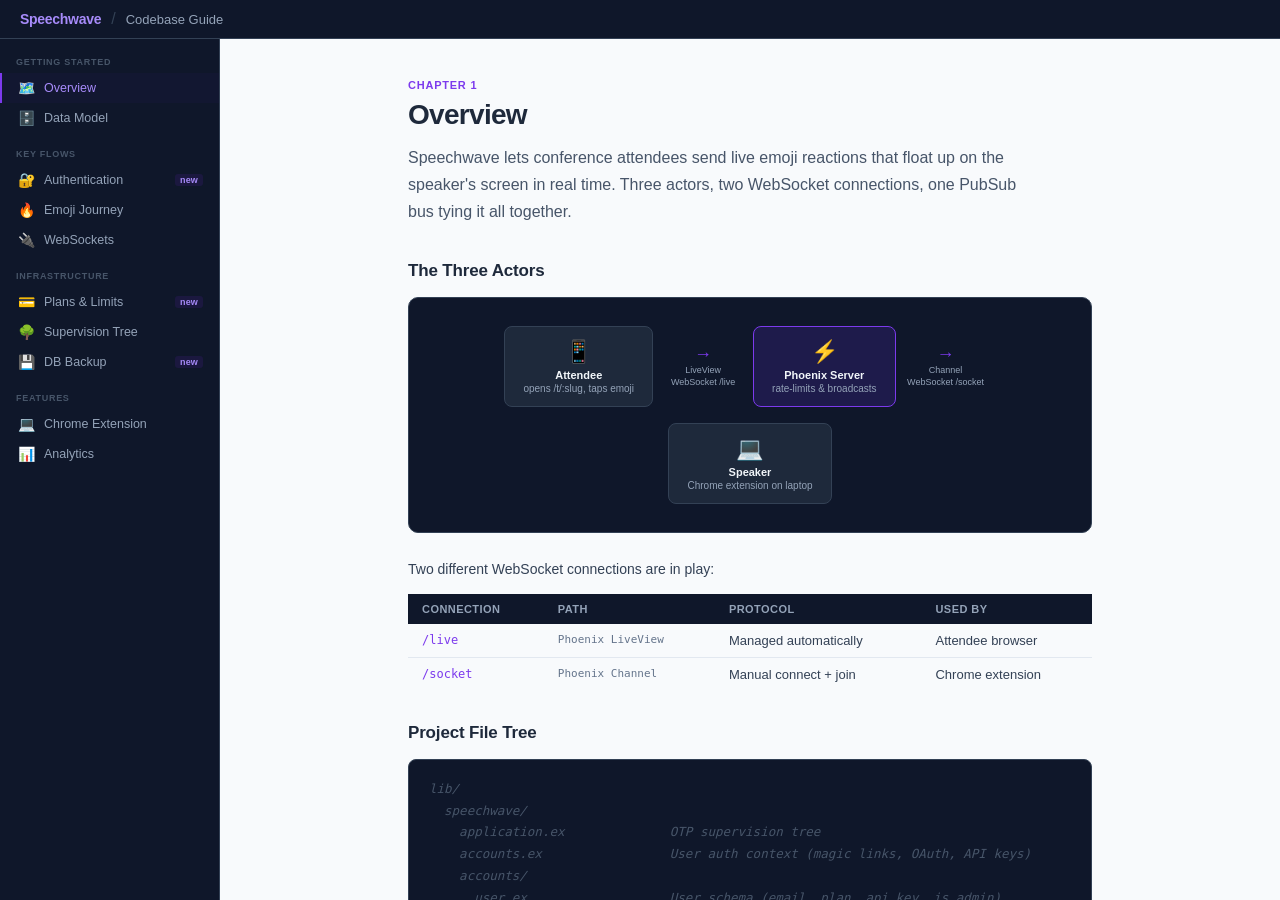
==== commit cb537fd1: "fix: add white-space: pre to code-block so newlines render correctly" ====
--- a/docs/explainer/index.html
+++ b/docs/explainer/index.html
@@ -165,6 +165,7 @@
   margin: 16px 0 24px;
   overflow-x: auto;
   color: #e2e8f0;
+  white-space: pre;
 }
 .code-block .kw { color: #c084fc; }
 .code-block .fn { color: #60a5fa; }
@@ -349,6 +350,23 @@
 .nav-item:focus-visible { outline: 2px solid var(--accent); outline-offset: -2px; }
 .btn-step:focus-visible { outline: 2px solid var(--accent); outline-offset: -2px; }
 .collapsible-trigger:focus-visible { outline: 2px solid var(--accent); outline-offset: -2px; }
+/* ── Responsive ── */
+@media (max-width: 700px) {
+  .sidebar { width: 180px; }
+  .content { padding: 24px 20px 60px; }
+  .two-col { grid-template-columns: 1fr; }
+  .step-diagram { flex-direction: column; align-items: flex-start; }
+  .arch-diagram { flex-direction: column; }
+  .arch-arrow { flex-direction: row; }
+  .arch-arrow-line { transform: rotate(90deg); }
+}
+/* ── Smooth chapter transitions ── */
+.chapter.active { animation: fadeIn 0.15s ease; }
+@keyframes fadeIn { from { opacity: 0; transform: translateY(4px); } to { opacity: 1; transform: none; } }
+/* ── Stepper prev-button disabled state ── */
+.btn-prev:disabled { opacity: 0.4; cursor: default; }
+/* ── Selection ── */
+::selection { background: #7c3aed33; }
 </style>
 </head>
 <body>
@@ -865,16 +883,207 @@
 </div></div>
     </div>
     <div id="chapter-supervision" class="chapter">
-      <div class="content"><!-- Task 8 fills this --></div>
+      <div class="content"><div class="chapter-eyebrow">Chapter 7</div>
+<h1 class="chapter-title">Supervision Tree</h1>
+<p class="chapter-lead">Every long-lived process in Elixir/OTP lives under a supervisor that restarts it if it crashes. Here's Speechwave's tree — and what happens when each child fails.</p>
+
+<div class="code-block"><span class="cm"># application.ex</span>
+children = [
+  SpeechwaveWeb.Telemetry,       <span class="cm"># metrics</span>
+  Speechwave.Repo,               <span class="cm"># Ecto / SQLite</span>
+  {DNSCluster, <span class="at">query:</span> ...},     <span class="cm"># multi-node discovery</span>
+  {Phoenix.PubSub, <span class="at">name:</span> Speechwave.PubSub},
+  Speechwave.RateLimiter,        <span class="cm"># GenServer + ETS</span>
+  SpeechwaveWeb.Endpoint,        <span class="cm"># HTTP + both WebSocket endpoints</span>
+  SpeechwaveWeb.Presence,        <span class="cm"># participant tracking</span>
+] ++ backup_children()           <span class="cm"># DbBackup if STORAGE_BUCKET is set</span>
+
+<span class="kw">defp</span> <span class="fn">backup_children</span> <span class="kw">do</span>
+  <span class="kw">if</span> System.get_env(<span class="str">"STORAGE_BUCKET"</span>), <span class="at">do:</span> [Speechwave.DbBackup], <span class="at">else:</span> []
+<span class="kw">end</span></div>
+
+<h3>What happens when each child crashes?</h3>
+<table class="schema-table">
+  <thead><tr><th>Process</th><th>On crash</th><th>Data loss?</th></tr></thead>
+  <tbody>
+    <tr>
+      <td><code>RateLimiter</code></td>
+      <td>Supervisor restarts it. New ETS table created empty.</td>
+      <td>Yes — all cooldown state lost. Every user gets a fresh window. Acceptable for rate limiting.</td>
+    </tr>
+    <tr>
+      <td><code>Presence</code></td>
+      <td>Supervisor restarts it. Tracked presences cleared.</td>
+      <td>Yes — participant count resets to 0 until extensions reconnect. Capacity checks temporarily permissive.</td>
+    </tr>
+    <tr>
+      <td><code>DbBackup</code></td>
+      <td>Supervisor restarts it. Timer resets (5-minute delay before next attempt).</td>
+      <td>No database data lost — backup failure only means a snapshot wasn't uploaded.</td>
+    </tr>
+    <tr>
+      <td><code>Repo</code></td>
+      <td>Supervisor restarts it. All DB connections re-established.</td>
+      <td>Any in-flight transaction is rolled back. Unlikely to crash in normal operation.</td>
+    </tr>
+  </tbody>
+</table>
+
+<div class="callout">
+  <div class="callout-label">strategy: :one_for_one</div>
+  <p>The supervisor uses <code>:one_for_one</code> — when a child crashes, only that child is restarted. The other children keep running. This is safe here because the processes don't share state with each other (beyond PubSub, which is itself supervised).</p>
+</div></div>
     </div>
     <div id="chapter-db-backup" class="chapter">
-      <div class="content"><!-- Task 9 fills this --></div>
+      <div class="content"><div class="chapter-eyebrow">Chapter 8 — New</div>
+<h1 class="chapter-title">DB Backup</h1>
+<p class="chapter-lead"><code>Speechwave.DbBackup</code> is a GenServer that runs hourly SQLite backups and uploads them to S3-compatible object storage. It only starts when the <code>STORAGE_BUCKET</code> environment variable is set — so it never runs in development.</p>
+
+<h3>How It Works</h3>
+<div class="code-block"><span class="kw">use</span> GenServer
+
+<span class="at">@initial_delay</span> :timer.minutes(<span class="num">5</span>)   <span class="cm"># wait for app to stabilize after boot</span>
+<span class="at">@interval</span>      :timer.hours(<span class="num">1</span>)
+
+<span class="kw">def</span> <span class="fn">init</span>(_opts) <span class="kw">do</span>
+  Process.send_after(self(), <span class="at">:backup</span>, <span class="at">@initial_delay</span>)
+  {:ok, %{}}
+<span class="kw">end</span>
+
+<span class="kw">def</span> <span class="fn">handle_info</span>(<span class="at">:backup</span>, state) <span class="kw">do</span>
+  run_backup()
+  Process.send_after(self(), <span class="at">:backup</span>, <span class="at">@interval</span>)
+  {:noreply, state}
+<span class="kw">end</span></div>
+
+<h3>VACUUM INTO — Live Snapshot</h3>
+<p>SQLite's <code>VACUUM INTO</code> creates a fully consistent, compacted copy of the database at a given path while the database remains live and writable. It's equivalent to an online backup — no locking, no downtime.</p>
+<div class="code-block">SQL.query!(Repo, <span class="str">"VACUUM INTO '/tmp/speechwave_backup.db'"</span>, [])</div>
+<div class="callout">
+  <div class="callout-label">Why VACUUM INTO and not file copy?</div>
+  <p>A plain file copy of a live SQLite database can capture it mid-transaction, producing a corrupt backup. <code>VACUUM INTO</code> is SQLite's purpose-built solution: it produces a clean, compacted snapshot that's guaranteed consistent. The file is also smaller because it compacts free pages.</p>
+</div>
+
+<h3>S3 Upload via Req</h3>
+<p>After the snapshot is created, it's uploaded to S3-compatible object storage using <code>Req.put!/2</code> with the <code>aws_sigv4</code> option. The temporary file is deleted in the <code>after</code> block regardless of whether the upload succeeds.</p>
+<div class="code-block">Req.put!(<span class="str">"#{endpoint}/#{bucket}/backup/speechwave.db"</span>,
+  <span class="at">body:</span> File.read!(path),
+  <span class="at">aws_sigv4:</span> [
+    <span class="at">access_key_id:</span>     System.fetch_env!(<span class="str">"STORAGE_ACCESS_KEY_ID"</span>),
+    <span class="at">secret_access_key:</span> System.fetch_env!(<span class="str">"STORAGE_SECRET_ACCESS_KEY"</span>),
+    <span class="at">region:</span>            <span class="str">"auto"</span>,
+    <span class="at">service:</span>           <span class="str">"s3"</span>
+  ]
+)</div>
+<p>Required environment variables: <code>STORAGE_URL</code>, <code>STORAGE_BUCKET</code>, <code>STORAGE_ACCESS_KEY_ID</code>, <code>STORAGE_SECRET_ACCESS_KEY</code>. The presence of <code>STORAGE_BUCKET</code> is also the signal that tells the supervisor to start this process at all.</p>
+
+<h3>Manual Trigger</h3>
+<p>The GenServer is registered under its own module name, so you can trigger an immediate backup from IEx without waiting for the timer:</p>
+<div class="code-block">Speechwave.DbBackup.run_now()</div></div>
     </div>
     <div id="chapter-chrome-extension" class="chapter">
-      <div class="content"><!-- Task 10 fills this --></div>
+      <div class="content"><div class="chapter-eyebrow">Chapter 9</div>
+<h1 class="chapter-title">Chrome Extension</h1>
+<p class="chapter-lead">The speaker-side client. Two parts: a popup UI for connection control, and a content script injected into Google Slides that connects to the Phoenix Channel and overlays emoji animations.</p>
+
+<div class="two-col">
+  <div class="info-card">
+    <div class="info-card-label">Popup (popup.html + popup.js)</div>
+    <p>The extension icon UI. Speaker enters their talk slug and clicks Connect. Sends a message to the content script via <code>chrome.runtime.sendMessage</code>. Also shows current slide number and a fireworks toggle.</p>
+  </div>
+  <div class="info-card">
+    <div class="info-card-label">Content Script (content.js)</div>
+    <p>Injected into Google Slides pages. Connects a Phoenix <code>Socket</code> to <code>/socket</code>, joins the <code>reactions:slug</code> Channel with the API key, listens for messages, and renders animations in an overlay div.</p>
+  </div>
+</div>
+
+<h3>Channel Connection</h3>
+<p>The content script connects using the phoenix.js client library, passing the API key as a join parameter:</p>
+<div class="code-block"><span class="cm">// content.js (JavaScript)</span>
+<span class="kw">const</span> socket = <span class="kw">new</span> <span class="fn">Phoenix.Socket</span>(<span class="str">"wss://speechwave.fly.dev/socket"</span>)
+socket.<span class="fn">connect</span>()
+<span class="kw">const</span> channel = socket.<span class="fn">channel</span>(<span class="str">`reactions/${slug}`</span>, { <span class="at">api_key:</span> apiKey })
+channel.<span class="fn">join</span>()
+  .<span class="fn">receive</span>(<span class="str">"ok"</span>, () =&gt; console.<span class="fn">log</span>(<span class="str">"connected"</span>))
+  .<span class="fn">receive</span>(<span class="str">"error"</span>, ({ reason }) =&gt; console.<span class="fn">error</span>(reason))</div>
+
+<h3>Fireworks Animation</h3>
+<p>When the crowd converges on a single emoji, a radial burst fires instead of individual floaters. The trigger condition is intentionally compound:</p>
+<div class="code-block"><span class="cm">// From lib/fireworks.js — pure function, tested with Jest</span>
+<span class="kw">function</span> <span class="fn">checkFireworksTrigger</span>(inFlight, emoji, opts) {
+  <span class="kw">const</span> count = inFlight[emoji] ?? <span class="num">0</span>
+  <span class="kw">const</span> total = Object.<span class="fn">values</span>(inFlight).<span class="fn">reduce</span>((a, b) =&gt; a + b, <span class="num">0</span>)
+  <span class="kw">return</span> count &gt;= opts.minCount &amp;&amp; (total &gt; <span class="num">0</span> &amp;&amp; count / total &gt;= opts.minPercent)
+}</div>
+
+<div class="collapsible">
+  <div class="collapsible-trigger">
+    <span class="collapsible-icon">&#x25B6;</span>
+    Why the compound trigger condition?
+  </div>
+  <div class="collapsible-body">
+    <p>The absolute count guard (<code>MIN_COUNT = 5</code>) prevents bursts with tiny audiences &mdash; a single person tapping rapidly shouldn&rsquo;t trigger fireworks. The percentage guard (<code>MIN_PERCENT = 0.4</code>) prevents bursts when the crowd is diverse &mdash; the emoji must be <em>dominant</em>, not just frequent. A global cooldown (<code>8000ms</code>) prevents back-to-back bursts.</p>
+  </div>
+</div>
+
+<h3>In-Flight Tracking</h3>
+<p><code>spawnEmoji()</code> increments a per-emoji counter (<code>inFlight["&#x2764;&#xFE0F;"]++</code>) when an element is created, and decrements it in the <code>animationend</code> listener. The 2.5s animation duration acts as a natural sliding window &mdash; <code>total_in_flight</code> reflects only the last ~2.5 seconds of reactions, making it a real-time proxy for current crowd engagement.</p>
+
+<h3>Slide Tracking</h3>
+<p>The extension detects slide changes using a <code>MutationObserver</code> watching for attribute changes on the Google Slides DOM. When the slide number changes, a <code>slide_changed</code> message is pushed to the Channel. The server broadcasts this to the <code>"slides:slug"</code> PubSub topic, which <code>TalkLive</code> is subscribed to &mdash; updating <code>current_slide</code> in assigns so the next reaction tap carries the right slide number.</p>
+
+<div class="collapsible">
+  <div class="collapsible-trigger">
+    <span class="collapsible-icon">&#x25B6;</span>
+    The adapter registry
+  </div>
+  <div class="collapsible-body">
+    <p>Different presentation tools expose the slide number differently. <code>adapters/index.js</code> picks the right adapter by URL pattern. The Google Slides adapter reads the slide number from a DOM input (<code>input[aria-label*="Slide"]</code>). This is brittle by nature &mdash; Google could change the DOM &mdash; but fixture-based Jest tests snapshot the selector so regressions are caught before they ship.</p>
+  </div>
+</div>
+
+<h3>Fullscreen Re-parenting</h3>
+<p>When Google Slides enters fullscreen mode, the browser creates a new stacking context for the fullscreen element. Any <code>position: fixed</code> overlays on <code>&lt;body&gt;</code> become invisible. The content script handles this by moving the overlay <code>&lt;div&gt;</code> into the fullscreen element when <code>fullscreenchange</code> fires:</p>
+<div class="code-block">document.<span class="fn">addEventListener</span>(<span class="str">"fullscreenchange"</span>, () =&gt; {
+  <span class="kw">const</span> overlay = document.<span class="fn">getElementById</span>(<span class="str">"speechwave-overlay"</span>)
+  <span class="kw">if</span> (document.fullscreenElement) {
+    document.fullscreenElement.<span class="fn">appendChild</span>(overlay) <span class="cm">// move into fullscreen</span>
+  } <span class="kw">else</span> {
+    document.body.<span class="fn">appendChild</span>(overlay)              <span class="cm">// move back</span>
+  }
+})</div></div>
     </div>
     <div id="chapter-analytics" class="chapter">
-      <div class="content"><!-- Task 11 fills this --></div>
+      <div class="content"><div class="chapter-eyebrow">Chapter 10</div>
+<h1 class="chapter-title">Analytics</h1>
+<p class="chapter-lead">After a talk, the speaker reviews per-slide engagement at <code>/sessions/:id</code>. A comparison mode at <code>/sessions/:id/compare/:other_id</code> renders two sessions side by side &mdash; useful for comparing a practice run to the real thing.</p>
+
+<h3>The Aggregation Query</h3>
+<p><code>Reactions.slide_reaction_totals/1</code> groups all reactions in a session by <code>(slide_number, emoji)</code> and returns a count per pair.</p>
+<div class="code-block"><span class="kw">def</span> <span class="fn">slide_reaction_totals</span>(session_id) <span class="kw">do</span>
+  <span class="kw">from</span>(r <span class="kw">in</span> Reaction,
+    <span class="at">where:</span>    r.talk_session_id == ^session_id,
+    <span class="at">group_by:</span> [r.slide_number, r.emoji],
+    <span class="at">select:</span>   %{<span class="at">slide_number:</span> r.slide_number, <span class="at">emoji:</span> r.emoji, <span class="at">count:</span> count(r.id)},
+    <span class="at">order_by:</span> [<span class="at">asc:</span> r.slide_number]
+  ) |&gt; Repo.<span class="fn">all</span>()
+<span class="kw">end</span></div>
+
+<h3>Bar Charts Without a JS Library</h3>
+<p><code>SessionAnalyticsLive</code> groups the query results by <code>slide_number</code> into a map, then renders a bar chart for each slide using Tailwind CSS. Heights are computed as percentages of the slide&rsquo;s maximum count &mdash; no JS charting library required.</p>
+
+<div class="callout">
+  <div class="callout-label">Slide 0 = &ldquo;General&rdquo;</div>
+  <p>Reactions recorded before a session starts, or when no slide adapter could read the current slide, have <code>slide_number: 0</code>. The template renders these under a &ldquo;General&rdquo; label rather than &ldquo;Slide 0&rdquo;.</p>
+</div>
+
+<h3>Comparison Mode</h3>
+<p>At <code>/sessions/:id/compare/:other_id</code>, <code>SessionAnalyticsLive</code> loads both sessions and renders two charts side by side. The union of all slide numbers from both sessions is used &mdash; gaps are visible where one session had reactions on a slide the other didn&rsquo;t.</p>
+
+<h3>Route Placement</h3>
+<p>Analytics routes live inside the <code>:require_authenticated_user</code> live_session &mdash; a speaker must be logged in to view their session data.</p>
+<div class="code-block">live <span class="str">"/sessions/:id"</span>,                     SessionAnalyticsLive, <span class="at">:show</span>
+live <span class="str">"/sessions/:id/compare/:other_id"</span>,    SessionAnalyticsLive, <span class="at">:compare</span></div></div>
     </div>
   </main>
 </div>
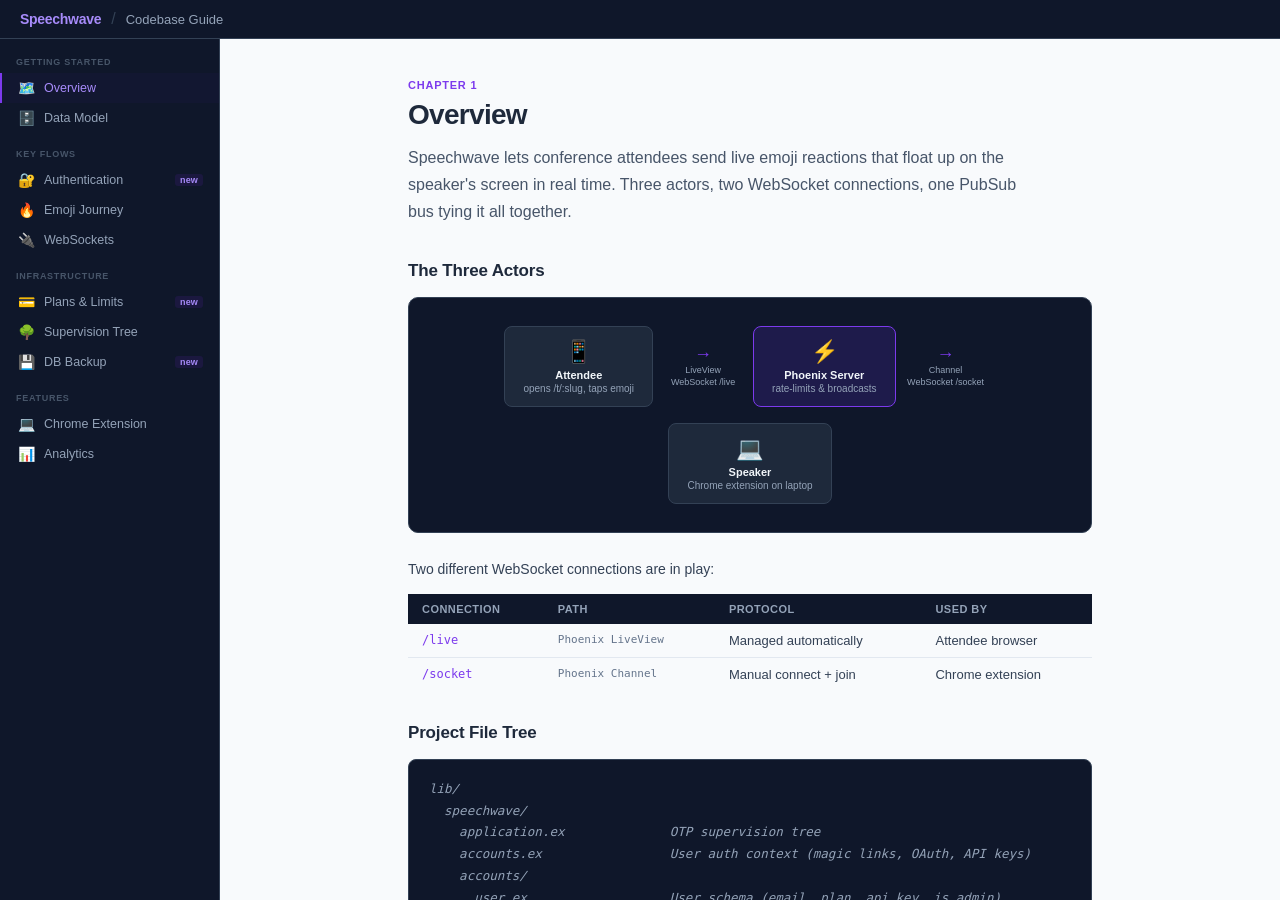
==== commit fbcde8a3: "fix: improve contrast for .cm and .step-counter text" ====
--- a/docs/explainer/index.html
+++ b/docs/explainer/index.html
@@ -170,7 +170,7 @@
 .code-block .kw { color: #c084fc; }
 .code-block .fn { color: #60a5fa; }
 .code-block .str { color: #34d399; }
-.code-block .cm { color: #475569; font-style: italic; }
+.code-block .cm { color: #94a3b8; font-style: italic; }
 .code-block .at { color: #fbbf24; }
 .code-block .num { color: #fb923c; }
 .code-block .label { display: block; font-size: 10px; font-weight: 700; text-transform: uppercase; letter-spacing: 0.06em; color: #475569; margin-bottom: 10px; }
@@ -301,7 +301,7 @@
   align-items: center;
   justify-content: space-between;
 }
-.step-counter { font-size: 11px; color: #475569; }
+.step-counter { font-size: 11px; color: #94a3b8; }
 .step-btns { display: flex; gap: 8px; }
 .btn-step {
   padding: 6px 16px;
